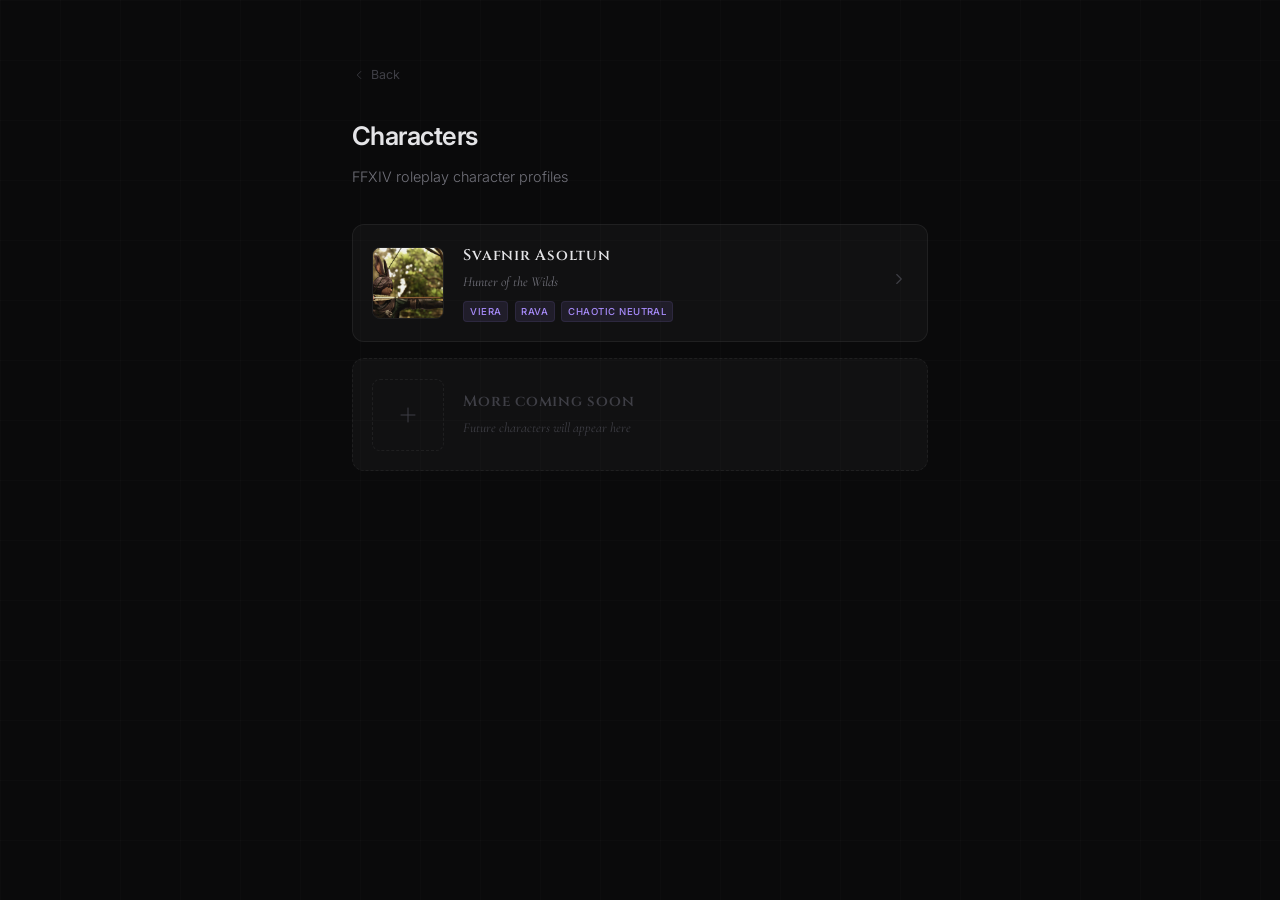
==== characters/index.html @ f1fbe78b "Add about me landing page and character selector - Modern about me page with socials (X, Discord, Tw" ====
<!DOCTYPE html>
<html lang="en">
<head>
  <meta charset="UTF-8">
  <meta name="viewport" content="width=device-width, initial-scale=1.0">
  <title>Characters — RumInABottle</title>
  <link rel="preconnect" href="https://fonts.googleapis.com">
  <link href="https://fonts.googleapis.com/css2?family=Inter:wght@300;400;500;600&family=Cinzel:wght@400;600;700&family=Cormorant+Garamond:ital,wght@0,400;0,600;1,400&display=swap" rel="stylesheet">
  <style>
    *, *::before, *::after { box-sizing: border-box; margin: 0; padding: 0; }

    :root {
      --bg: #0a0a0b;
      --bg-card: rgba(255, 255, 255, 0.03);
      --bg-card-hover: rgba(255, 255, 255, 0.06);
      --border: rgba(255, 255, 255, 0.06);
      --border-hover: rgba(255, 255, 255, 0.14);
      --text: #e4e4e7;
      --text-secondary: #71717a;
      --text-muted: #3f3f46;
      --accent: #a78bfa;
      --accent-dim: rgba(167, 139, 250, 0.1);
    }

    body {
      background: var(--bg);
      color: var(--text);
      font-family: 'Inter', -apple-system, sans-serif;
      min-height: 100vh;
      line-height: 1.6;
      -webkit-font-smoothing: antialiased;
    }

    body::before {
      content: '';
      position: fixed;
      inset: 0;
      background-image:
        linear-gradient(rgba(255,255,255,0.015) 1px, transparent 1px),
        linear-gradient(90deg, rgba(255,255,255,0.015) 1px, transparent 1px);
      background-size: 60px 60px;
      pointer-events: none;
    }

    .page {
      max-width: 640px;
      margin: 0 auto;
      padding: 4em 2em;
      position: relative;
      z-index: 1;
    }

    /* Back link */
    .back {
      display: inline-flex;
      align-items: center;
      gap: 0.4em;
      font-size: 0.78rem;
      color: var(--text-muted);
      text-decoration: none;
      margin-bottom: 2.5em;
      transition: color 0.25s ease;
    }

    .back:hover { color: var(--text-secondary); }

    .back svg {
      width: 14px;
      height: 14px;
    }

    /* Header */
    h1 {
      font-size: 1.6rem;
      font-weight: 600;
      letter-spacing: -0.02em;
      margin-bottom: 0.3em;
    }

    .subtitle {
      font-size: 0.9rem;
      color: var(--text-secondary);
      font-weight: 300;
      margin-bottom: 2.5em;
    }

    /* Character grid */
    .characters {
      display: grid;
      grid-template-columns: 1fr;
      gap: 1em;
    }

    .char-card {
      display: flex;
      align-items: center;
      gap: 1.2em;
      padding: 1.2em;
      background: var(--bg-card);
      border: 1px solid var(--border);
      border-radius: 12px;
      text-decoration: none;
      color: var(--text);
      transition: all 0.3s ease;
      overflow: hidden;
      position: relative;
    }

    .char-card:hover {
      background: var(--bg-card-hover);
      border-color: var(--border-hover);
      transform: translateY(-2px);
      box-shadow: 0 8px 30px rgba(0, 0, 0, 0.3);
    }

    .char-avatar {
      width: 72px;
      height: 72px;
      border-radius: 8px;
      object-fit: cover;
      border: 1px solid var(--border);
      flex-shrink: 0;
      filter: brightness(0.95) saturate(0.9);
      transition: filter 0.3s ease;
    }

    .char-card:hover .char-avatar {
      filter: brightness(1) saturate(1);
    }

    .char-info { flex: 1; min-width: 0; }

    .char-name {
      font-family: 'Cinzel', serif;
      font-size: 0.95rem;
      font-weight: 600;
      letter-spacing: 0.05em;
      margin-bottom: 0.2em;
    }

    .char-title {
      font-family: 'Cormorant Garamond', serif;
      font-size: 0.85rem;
      color: var(--text-secondary);
      font-style: italic;
    }

    .char-tags {
      display: flex;
      gap: 0.4em;
      margin-top: 0.5em;
      flex-wrap: wrap;
    }

    .char-tag {
      font-size: 0.6rem;
      font-weight: 500;
      letter-spacing: 0.05em;
      text-transform: uppercase;
      padding: 0.2em 0.6em;
      border-radius: 4px;
      background: var(--accent-dim);
      color: var(--accent);
      border: 1px solid rgba(167, 139, 250, 0.1);
    }

    .char-arrow {
      color: var(--text-muted);
      transition: all 0.25s ease;
      flex-shrink: 0;
    }

    .char-arrow svg {
      width: 18px;
      height: 18px;
    }

    .char-card:hover .char-arrow {
      color: var(--text-secondary);
      transform: translateX(3px);
    }

    /* Placeholder card for future characters */
    .char-card.placeholder {
      border-style: dashed;
      opacity: 0.4;
      pointer-events: none;
    }

    .char-avatar-placeholder {
      width: 72px;
      height: 72px;
      border-radius: 8px;
      border: 1px dashed var(--border);
      flex-shrink: 0;
      display: flex;
      align-items: center;
      justify-content: center;
      color: var(--text-muted);
    }

    .char-avatar-placeholder svg {
      width: 24px;
      height: 24px;
    }

    /* Animations */
    .fade-in {
      animation: fadeUp 0.5s ease-out both;
    }

    .fade-in:nth-child(1) { animation-delay: 0.05s; }
    .fade-in:nth-child(2) { animation-delay: 0.1s; }
    .fade-in:nth-child(3) { animation-delay: 0.15s; }
    .fade-in:nth-child(4) { animation-delay: 0.2s; }
    .fade-in:nth-child(5) { animation-delay: 0.25s; }

    @keyframes fadeUp {
      0% { opacity: 0; transform: translateY(10px); }
      100% { opacity: 1; transform: translateY(0); }
    }

    ::-webkit-scrollbar { width: 6px; }
    ::-webkit-scrollbar-track { background: transparent; }
    ::-webkit-scrollbar-thumb { background: rgba(255,255,255,0.08); border-radius: 3px; }

    @media (max-width: 640px) {
      .page { padding: 3em 1.5em; }
      h1 { font-size: 1.3rem; }
      .char-avatar { width: 56px; height: 56px; }
    }
  </style>
</head>
<body>
  <div class="page">
    <a href="/" class="back fade-in">
      <svg viewBox="0 0 24 24" fill="none" stroke="currentColor" stroke-width="1.5" stroke-linecap="round" stroke-linejoin="round">
        <polyline points="15 18 9 12 15 6"/>
      </svg>
      Back
    </a>

    <h1 class="fade-in">Characters</h1>
    <p class="subtitle fade-in">FFXIV roleplay character profiles</p>

    <div class="characters">
      <a href="/characters/svafnir/" class="char-card fade-in">
        <img
          src="/characters/svafnir/images/image01.jpg"
          alt="Svafnir Asoltun"
          class="char-avatar"
        />
        <div class="char-info">
          <div class="char-name">Svafnir Asoltun</div>
          <div class="char-title">Hunter of the Wilds</div>
          <div class="char-tags">
            <span class="char-tag">Viera</span>
            <span class="char-tag">Rava</span>
            <span class="char-tag">Chaotic Neutral</span>
          </div>
        </div>
        <div class="char-arrow">
          <svg viewBox="0 0 24 24" fill="none" stroke="currentColor" stroke-width="1.5" stroke-linecap="round" stroke-linejoin="round">
            <polyline points="9 18 15 12 9 6"/>
          </svg>
        </div>
      </a>

      <!-- Placeholder for future characters -->
      <div class="char-card placeholder fade-in">
        <div class="char-avatar-placeholder">
          <svg viewBox="0 0 24 24" fill="none" stroke="currentColor" stroke-width="1" stroke-linecap="round" stroke-linejoin="round">
            <line x1="12" y1="5" x2="12" y2="19"/>
            <line x1="5" y1="12" x2="19" y2="12"/>
          </svg>
        </div>
        <div class="char-info">
          <div class="char-name" style="color: var(--text-muted);">More coming soon</div>
          <div class="char-title" style="color: var(--text-muted);">Future characters will appear here</div>
        </div>
      </div>
    </div>
  </div>
</body>
</html>
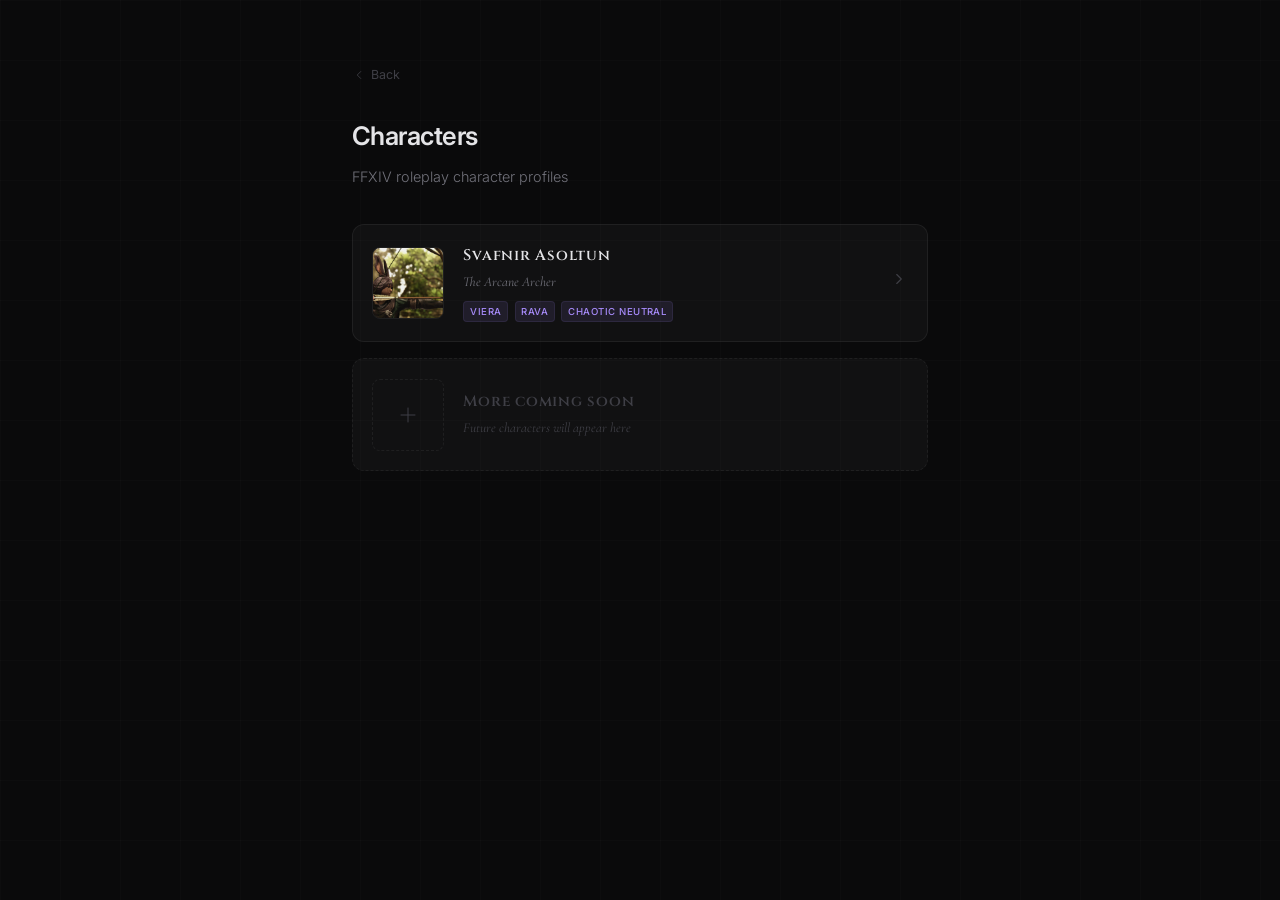
==== commit 2a427009: "Update Svafnir build and character selector subtitle - Rebuild svafnir with new labels and image bor" ====
--- a/characters/index.html
+++ b/characters/index.html
@@ -252,7 +252,7 @@
         />
         <div class="char-info">
           <div class="char-name">Svafnir Asoltun</div>
-          <div class="char-title">Hunter of the Wilds</div>
+          <div class="char-title">The Arcane Archer</div>
           <div class="char-tags">
             <span class="char-tag">Viera</span>
             <span class="char-tag">Rava</span>
